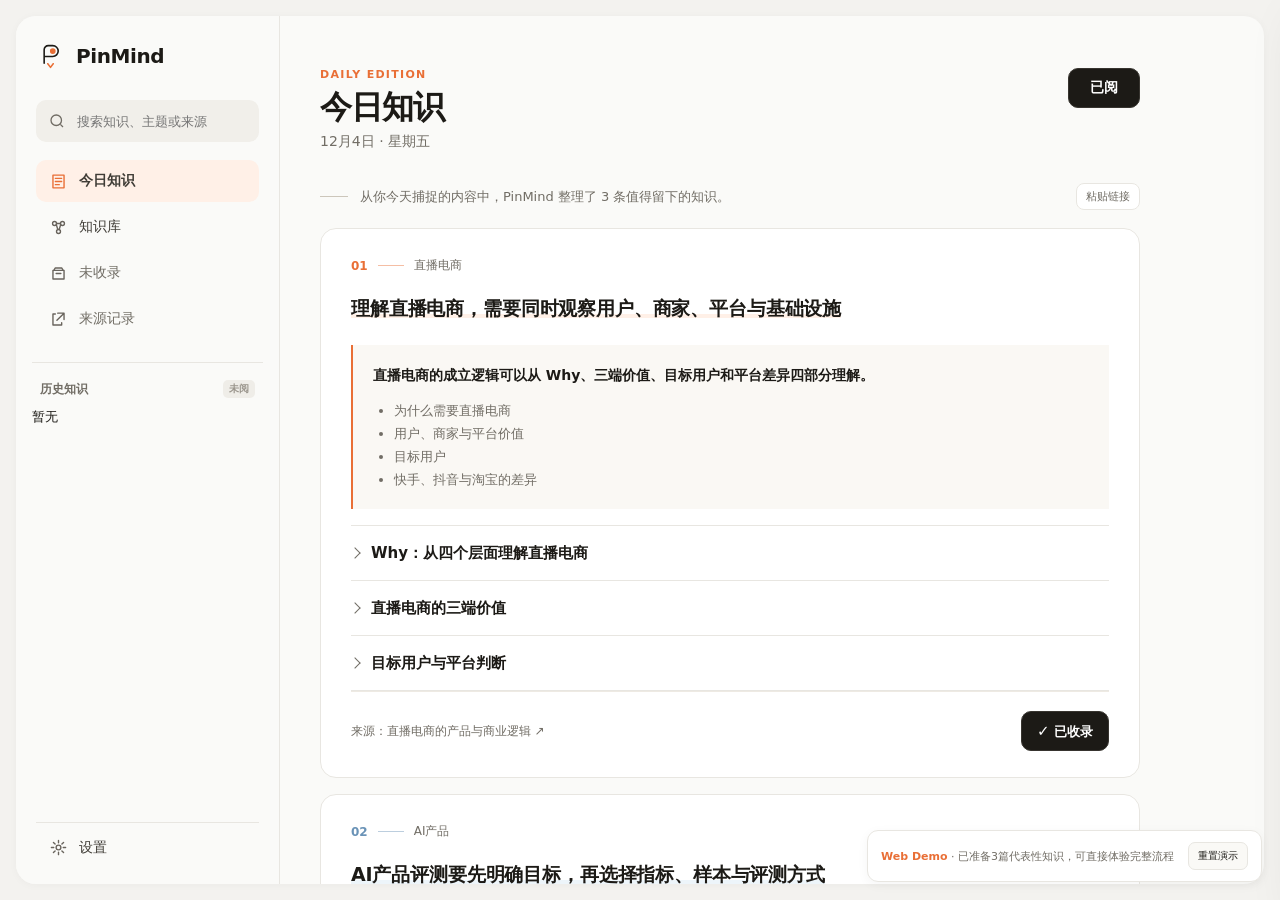
==== backend/web/index.html @ cd7cf720 "Launch interactive PinMind web demo" ====
<!doctype html>
<html lang="zh-CN">
<head>
  <meta charset="UTF-8" />
  <meta name="viewport" content="width=device-width, initial-scale=1.0, viewport-fit=cover" />
  <meta name="theme-color" content="#f4f2ed" />
  <title>PinMind · 今日知识</title>
  <link rel="stylesheet" href="styles.css" />
  <link rel="stylesheet" href="pages.css" />
</head>
<body>
  <div class="app-splash" id="appSplash" role="status" aria-label="PinMind 正在加载">
    <svg class="splash-logo" aria-hidden="true" viewBox="0 0 32 32"><path d="M9 23.5V8.5A4.5 4.5 0 0 1 13.5 4h5a6 6 0 0 1 0 12H9"/><circle cx="18.5" cy="10" r="2.3"/><path class="logo-link" d="M13 24l3 4 3-4"/></svg>
    <strong>PinMind</strong><span>正在整理你的知识</span><i></i>
  </div>
  <div class="app-shell">
    <aside class="sidebar" id="sidebar" aria-label="主导航">
      <div class="brand"><svg class="brand-logo" aria-hidden="true" viewBox="0 0 32 32"><path d="M9 23.5V8.5A4.5 4.5 0 0 1 13.5 4h5a6 6 0 0 1 0 12H9"/><circle cx="18.5" cy="10" r="2.3"/><path class="logo-link" d="M13 24l3 4 3-4"/></svg><span>PinMind</span></div>
      <label class="search">
        <svg aria-hidden="true" viewBox="0 0 24 24"><circle cx="11" cy="11" r="7"></circle><path d="m20 20-3.5-3.5"></path></svg>
        <input type="search" placeholder="搜索知识、主题或来源" />
      </label>
      <nav>
        <button class="nav-item active" data-page="today"><span class="nav-icon"><svg viewBox="0 0 24 24"><path d="M5 4h14v16H5z"/><path d="M8 8h8M8 12h8M8 16h5"/></svg></span>今日知识</button>
        <button class="nav-item" data-page="library"><span class="nav-icon"><svg viewBox="0 0 24 24"><circle cx="7" cy="7" r="2.5"/><circle cx="17" cy="7" r="2.5"/><circle cx="12" cy="17" r="2.5"/><path d="M9.2 8.3l1.9 6.3m3.7-6.3-1.9 6.3M9.5 7h5"/></svg></span>知识库</button>
        <button class="nav-item muted" data-page="uncollected"><span class="nav-icon"><svg viewBox="0 0 24 24"><path d="M5 8h14v11H5zM8 5h8l2 3H6z"/><path d="M9 12h6"/></svg></span>未收录</button>
        <button class="nav-item muted" data-page="sources"><span class="nav-icon"><svg viewBox="0 0 24 24"><path d="M8 5H5v14h11v-3"/><path d="M11 4h8v8M19 4l-9 9"/></svg></span>来源记录</button>
      </nav>
      <section class="history" aria-label="历史知识">
        <div class="history-heading"><span>历史知识</span><small>未阅</small></div>
      </section>
      <button class="nav-item settings" data-page="settings"><span class="nav-icon"><svg viewBox="0 0 24 24"><circle cx="12" cy="12" r="3"/><path d="M12 3v3m0 12v3M3 12h3m12 0h3M5.6 5.6l2.1 2.1m8.6 8.6 2.1 2.1m0-12.8-2.1 2.1m-8.6 8.6-2.1 2.1"/></svg></span>设置</button>
    </aside>

    <main>
      <div class="mobile-bar">
        <button class="icon-button" id="menuButton" aria-label="打开菜单">☰</button>
        <div class="brand compact"><svg class="brand-logo" aria-hidden="true" viewBox="0 0 32 32"><path d="M9 23.5V8.5A4.5 4.5 0 0 1 13.5 4h5a6 6 0 0 1 0 12H9"/><circle cx="18.5" cy="10" r="2.3"/><path class="logo-link" d="M13 24l3 4 3-4"/></svg><span>PinMind</span></div>
        <button class="icon-button search-trigger" id="mobileSearchButton" aria-label="搜索"><svg viewBox="0 0 24 24"><circle cx="10.5" cy="10.5" r="6.5"></circle><path d="m16 16 4.5 4.5"></path></svg></button>
      </div>
      <section class="mobile-search" id="mobileSearch" aria-hidden="true">
        <div class="mobile-search-head"><label class="search"><svg aria-hidden="true" viewBox="0 0 24 24"><circle cx="11" cy="11" r="7"></circle><path d="m20 20-3.5-3.5"></path></svg><input type="search" placeholder="搜索知识、主题或来源" /></label><button id="closeMobileSearch" aria-label="关闭搜索">×</button></div>
        <div class="mobile-search-empty">
          <div class="search-empty-icon"><span></span><i></i></div>
          <p>搜索你的知识、主题或来源</p>
        </div>
      </section>
      <div class="content" id="todayPage">
        <header class="page-header">
          <div><p class="eyebrow">DAILY EDITION</p><h1>今日知识</h1><p class="date">等待生成</p></div>
          <button class="read-button" id="readButton">已阅</button>
        </header>

        <section class="intro"><span></span><p>正在读取今天新增的链接、文字和截图。</p><button class="paste-link-button" id="pasteLinkButton">粘贴链接</button></section>
        <section class="knowledge-list" id="knowledgeList"></section>

        <section class="empty-state" id="emptyState" hidden>
          <div class="empty-graphic"><span></span><span></span><span></span></div>
          <h2>今日知识已阅</h2>
          <p>新的知识正在慢慢形成，明天见。</p>
          <button id="viewLibraryButton" data-page="library">查看知识库</button>
        </section>
      </div>
      <div class="page-host" id="pageHost" hidden></div>
    </main>
  </div>
  <div class="scrim" id="scrim"></div>
  <aside class="drawer" id="drawer" aria-hidden="true"><header><div><p>知识详情</p><h2></h2></div><button id="closeDrawer" aria-label="关闭">×</button></header><div class="drawer-body"></div></aside>
  <script src="api-client.js"></script>
  <script src="demo-data.js"></script>
  <script src="knowledge-state.js"></script>
  <script src="app.js"></script>
  <script src="pages.js"></script>
</body>
</html>
---- backend/web/styles.css ----
:root{--canvas:#edeae4;--app:#f7f6f2;--surface:#fff;--sidebar:#fbfbf9;--text:#1c1a16;--secondary:#716d65;--muted:#9b968d;--border:#e5e1d9;--strong:#ccc6bb;--orange:#e96f36;--orange-soft:#fff0e7;--blue:#6a93b7;--blue-soft:#edf5fa;--mint:#5f9b81;--mint-soft:#eaf5ef;--radius-sm:10px;--radius-md:14px;--radius-lg:18px;--shadow-xs:0 1px 2px rgba(28,26,22,.04);--shadow-sm:0 6px 18px rgba(28,26,22,.06);--shadow-md:0 18px 50px rgba(28,26,22,.1);--ease:cubic-bezier(.2,.8,.2,1)}
*{box-sizing:border-box}body{margin:0;background:var(--canvas);color:var(--text);font-family:Inter,"Microsoft YaHei",system-ui,sans-serif}.app-shell{display:grid;grid-template-columns:264px 1fr;min-height:calc(100vh - 32px);margin:16px;background:var(--app);border-radius:20px;overflow:hidden}.sidebar{position:relative;display:flex;flex-direction:column;padding:24px 20px 20px;background:var(--sidebar);border-right:1px solid var(--border)}.brand{display:flex;align-items:center;gap:11px;height:32px;font-size:20px;font-weight:750;letter-spacing:-.4px}.brand-mark{position:relative;width:27px;height:27px;display:block}.brand-mark i{position:absolute;border-radius:50%;width:10px;height:10px}.brand-mark i:nth-child(1){left:1px;top:2px;background:var(--orange)}.brand-mark i:nth-child(2){right:1px;top:2px;background:#f3bd56}.brand-mark i:nth-child(3){left:8px;bottom:1px;background:#79ad94}.brand-mark:after{content:"";position:absolute;left:6px;top:8px;width:14px;height:11px;border-left:1.5px solid #777066;border-right:1.5px solid #777066;transform:skewY(-27deg)}
.search{display:flex;align-items:center;gap:9px;height:42px;margin:28px 0 18px;padding:0 11px;background:#f1efea;border:1px solid transparent;border-radius:var(--radius-sm)}.search:focus-within{border-color:var(--strong);box-shadow:0 0 0 2px var(--orange-soft)}.search svg{width:18px;fill:none;stroke:var(--secondary);stroke-width:1.75}.search input{min-width:0;flex:1;border:0;outline:0;background:transparent;font:inherit;font-size:13px}.search kbd{padding:2px 6px;border:1px solid #d9d5cc;border-radius:5px;color:var(--muted);font-size:11px;background:#faf9f6}.sidebar nav{display:grid;gap:4px}.nav-item{display:flex;align-items:center;gap:11px;width:100%;height:42px;padding:0 12px;border:0;border-radius:10px;background:transparent;color:#403d37;font:inherit;font-size:14px;text-align:left;cursor:pointer}.nav-item span{width:18px;color:#69645d;font-size:18px;text-align:center}.nav-item.active{background:var(--orange-soft);font-weight:650}.nav-item.active span{color:var(--orange)}.nav-item.muted{color:var(--secondary)}.nav-item:hover{background:#f3f1ec}.settings{margin-top:auto}
main{min-width:0}.mobile-bar{display:none}.content{max-width:900px;padding:52px 40px 80px}.page-header{display:flex;justify-content:space-between;align-items:flex-start;margin-bottom:32px}.eyebrow{margin:0 0 6px;color:var(--orange);font-size:11px;font-weight:750;letter-spacing:1.7px}.page-header h1{margin:0;font-size:32px;line-height:40px;letter-spacing:-1px}.date{margin:6px 0 0;color:var(--secondary);font-size:14px}.read-button{min-width:52px;min-height:44px;border:0;background:transparent;color:#4c4841;font:inherit;font-size:14px;font-weight:650;cursor:pointer}.read-button:hover{text-decoration:underline}.intro{display:flex;align-items:center;gap:12px;margin-bottom:18px;color:var(--secondary);font-size:13px}.intro span{width:28px;height:1px;background:var(--strong)}.intro p{margin:0}.knowledge-list{display:grid;gap:16px;transition:opacity 180ms var(--ease)}.fade{opacity:0}
.knowledge-card{padding:28px 30px 26px;background:var(--surface);border:1px solid var(--border);border-radius:16px;box-shadow:var(--shadow-xs)}.card-index{display:flex;align-items:center;gap:10px;margin-bottom:19px}.card-index span{font-size:12px;font-weight:750}.card-index i{width:26px;height:1px;background:currentColor;opacity:.45}.card-index em{color:var(--secondary);font-size:12px;font-style:normal}.orange .card-index{color:var(--orange)}.blue .card-index{color:var(--blue)}.mint .card-index{color:var(--mint)}.knowledge-card>h2{position:relative;margin:0 0 16px;font-size:19px;line-height:30px;letter-spacing:-.15px}.knowledge-card>h2:after{content:"";position:absolute;left:0;bottom:1px;z-index:0;width:96px;height:6px;border-radius:4px;background:var(--orange-soft)}.knowledge-card>p{margin:0 0 18px;color:#48443e;font-size:15px;line-height:26px}.framework{margin:4px 0 22px;padding:17px 18px;background:#faf9f6;border-left:2px solid var(--strong);border-radius:0 10px 10px 0}.framework h3{margin:0 0 11px;font-size:14px}.framework ol{display:grid;gap:8px;margin:0;padding-left:21px;color:#504c45;font-size:14px;line-height:22px}.related{display:flex;align-items:center;gap:10px;width:100%;margin:0 0 20px;padding:10px 12px;border:0;border-left:2px solid var(--orange);border-radius:8px;background:var(--orange-soft);color:#403c36;text-align:left;cursor:pointer}.related>span:first-child{font-size:16px}.related small{display:block;margin-bottom:2px;color:var(--secondary);font-size:11px}.related:hover{filter:saturate(1.15)}.knowledge-card footer{display:flex;align-items:center;justify-content:space-between;gap:20px;padding-top:19px;border-top:1px solid #eeeae3}.knowledge-card footer a{color:var(--secondary);font-size:12px;line-height:18px;text-decoration:none}.knowledge-card footer a:hover{color:var(--text);text-decoration:underline}.toggle{flex:0 0 auto;height:40px;padding:0 15px;border:1px solid #37342f;border-radius:10px;background:#fff;color:var(--text);font:inherit;font-size:13px;font-weight:650;cursor:pointer;transition:all 140ms var(--ease)}.toggle.selected{background:var(--text);color:white}.toggle span{font-size:15px}
.empty-state{padding:100px 20px;text-align:center}.empty-graphic{position:relative;width:80px;height:64px;margin:0 auto 26px}.empty-graphic span{position:absolute;width:17px;height:17px;border:2px solid var(--orange);border-radius:50%;background:var(--orange-soft)}.empty-graphic span:nth-child(1){left:5px;top:5px}.empty-graphic span:nth-child(2){right:4px;top:12px;border-color:var(--blue);background:var(--blue-soft)}.empty-graphic span:nth-child(3){left:34px;bottom:1px;border-color:var(--mint);background:var(--mint-soft)}.empty-graphic:before,.empty-graphic:after{content:"";position:absolute;height:1px;background:#bbb5aa;transform-origin:left}.empty-graphic:before{left:20px;top:19px;width:43px;transform:rotate(8deg)}.empty-graphic:after{left:19px;top:22px;width:42px;transform:rotate(48deg)}.empty-state h2{margin:0;font-size:24px}.empty-state p{color:var(--secondary)}.empty-state button{min-height:44px;border:0;background:transparent;font:inherit;font-size:14px;text-decoration:underline;cursor:pointer}
.scrim{position:fixed;inset:0;z-index:20;background:rgba(20,19,17,.2);opacity:0;pointer-events:none;transition:opacity 220ms var(--ease)}.scrim.open{opacity:1;pointer-events:auto}.drawer{position:fixed;top:0;right:0;z-index:30;width:min(420px,100%);height:100vh;background:#fff;box-shadow:var(--shadow-md);transform:translateX(105%);transition:transform 260ms var(--ease)}.drawer.open{transform:none}.drawer header{display:flex;justify-content:space-between;gap:15px;padding:28px 26px 22px;border-bottom:1px solid var(--border)}.drawer header p{margin:0 0 6px;color:var(--orange);font-size:12px;font-weight:700}.drawer h2{margin:0;font-size:20px;line-height:30px}.drawer header button{width:40px;height:40px;border:0;border-radius:50%;background:#f3f1ed;font-size:24px;cursor:pointer}.drawer-body{padding:28px 26px;color:#48443e;font-size:15px;line-height:26px}.topic-tag{display:inline-block;padding:3px 8px;border-radius:6px;background:var(--mint-soft);color:#3f765f;font-size:12px}.drawer-lead{font-size:16px!important;color:var(--text)}.drawer-body h3{margin:28px 0 5px;font-size:14px}.source-panel{display:grid;gap:5px;margin-top:30px;padding:16px;background:#f7f5f1;border-radius:10px;color:var(--secondary);font-size:12px}.source-panel a{color:inherit;text-decoration:none}
@media(max-width:767px){body{background:var(--app)}.app-shell{display:block;min-height:100vh;margin:0;border-radius:0}.sidebar{position:fixed;top:0;bottom:0;left:0;z-index:30;width:280px;transform:translateX(-105%);transition:transform 240ms var(--ease);box-shadow:var(--shadow-md)}.sidebar.open{transform:none}.mobile-bar{display:flex;align-items:center;justify-content:space-between;height:calc(64px + env(safe-area-inset-top));padding:env(safe-area-inset-top) 15px 0;border-bottom:1px solid var(--border);background:rgba(251,251,249,.97)}.brand.compact{font-size:17px}.brand.compact .brand-mark{transform:scale(.82)}.icon-button{width:44px;height:44px;border:0;background:transparent;font-size:20px}.content{padding:30px 20px calc(56px + env(safe-area-inset-bottom))}.page-header{margin-bottom:26px}.eyebrow{display:none}.page-header h1{font-size:28px;line-height:36px}.date{font-size:13px}.intro{align-items:flex-start;line-height:20px}.intro span{margin-top:10px;flex:0 0 22px}.knowledge-card{padding:21px 20px}.knowledge-card>h2{font-size:18px;line-height:29px}.knowledge-card>p{font-size:15px;line-height:26px}.framework{padding:15px 14px}.knowledge-card footer{align-items:stretch;flex-direction:column}.toggle{width:100%;min-height:44px}.drawer{top:auto;bottom:0;height:82vh;border-radius:20px 20px 0 0;transform:translateY(105%)}.drawer.open{transform:none}.drawer header{padding:24px 20px 18px}.drawer-body{padding:22px 20px}.empty-state{padding-top:70px}}
@media(prefers-reduced-motion:reduce){*,*:before,*:after{scroll-behavior:auto!important;transition:none!important}}

/* Homepage refinement: floating shell, explicit read action, unread history */
.app-shell{height:calc(100vh - 32px);min-height:0}
.sidebar{position:sticky;top:16px;height:calc(100vh - 32px);overflow:hidden}
main{height:100%;overflow-y:auto}
.history{min-height:0;margin:22px -4px 12px;padding-top:17px;border-top:1px solid var(--border);overflow-y:auto}
.history-heading{display:flex;align-items:center;justify-content:space-between;padding:0 8px 8px;color:var(--secondary);font-size:12px;font-weight:700}
.history-heading small{padding:2px 6px;border-radius:5px;background:#efede8;color:var(--muted);font-size:10px;font-weight:600}
.history-item{display:grid;grid-template-columns:8px 1fr;gap:9px;width:100%;padding:10px 8px;border:0;border-radius:10px;background:transparent;text-align:left;cursor:pointer}
.history-item:hover,.history-item.current{background:#f3f1ec}
.history-dot{width:7px;height:7px;margin-top:5px;border-radius:50%;background:var(--orange)}
.blue-dot{background:var(--blue)}.mint-dot{background:var(--mint)}
.history-item time,.history-item strong,.history-item em{display:block}
.history-item time{margin-bottom:3px;color:var(--muted);font-size:10px}
.history-item strong{display:-webkit-box;overflow:hidden;color:#4b4740;font-size:12px;line-height:18px;font-weight:600;-webkit-box-orient:vertical;-webkit-line-clamp:2}
.history-item em{margin-top:3px;color:var(--muted);font-size:10px;font-style:normal}
.settings{flex:0 0 auto;margin-top:auto;border-top:1px solid var(--border);border-radius:0;padding-top:8px}
.read-button{min-width:72px;min-height:40px;padding:0 18px;border:1px solid #37342f;border-radius:10px;background:var(--text);color:#fff;transition:background 140ms var(--ease),transform 140ms var(--ease)}
.read-button:hover{background:#34312c;text-decoration:none;transform:translateY(-1px)}
@media(max-width:767px){.app-shell{height:100vh;min-height:0}.sidebar{position:fixed;top:0;bottom:0;left:0;height:100vh}.mobile-bar{position:sticky;top:0;z-index:10}main{height:100vh}.read-button{min-width:68px;min-height:40px;padding:0 14px}}

.read-button.is-read,.read-button.is-read:hover{border-color:#d2cec6;background:#dedbd4;color:#817c73;transform:none;cursor:default}

.app-splash{position:fixed;inset:0;z-index:100;display:flex;align-items:center;justify-content:center;flex-direction:column;background:#fafaf8;color:#1c1a16;transition:opacity 260ms ease,visibility 260ms ease}.app-splash.hidden{opacity:0;visibility:hidden;pointer-events:none}.splash-logo{width:58px;height:58px;margin-bottom:18px;fill:none;stroke:#292621;stroke-width:2.2;stroke-linecap:round;stroke-linejoin:round}.splash-logo circle{fill:#e9783e;stroke:none}.splash-logo .logo-link{stroke:#e9783e}.app-splash strong{font-size:26px;letter-spacing:-.6px}.app-splash span{margin-top:8px;color:#8b867d;font-size:13px}.app-splash i{width:56px;height:2px;margin-top:24px;overflow:hidden;border-radius:2px;background:#e5e1d9}.app-splash i:after{content:"";display:block;width:40%;height:100%;background:#e9783e;animation:splash-progress 850ms ease-in-out infinite alternate}@keyframes splash-progress{from{transform:translateX(0)}to{transform:translateX(85px)}}
.paste-link-button{margin-left:auto;padding:5px 9px;border:1px solid var(--border);border-radius:8px;background:#fff;color:var(--secondary);font:inherit;font-size:11px;cursor:pointer}.clipboard-prompt{position:fixed;right:24px;bottom:24px;z-index:45;width:min(360px,calc(100% - 32px));padding:18px;border:1px solid var(--border);border-radius:14px;background:#fff;box-shadow:var(--shadow-md)}.clipboard-prompt strong,.clipboard-prompt small{display:block}.clipboard-prompt strong{margin-bottom:6px;font-size:14px}.clipboard-prompt small{overflow:hidden;margin-bottom:14px;color:var(--muted);text-overflow:ellipsis;white-space:nowrap}.clipboard-actions{display:flex;justify-content:flex-end;gap:8px}.clipboard-actions button{min-height:36px;padding:0 13px;border:1px solid var(--border);border-radius:8px;background:#fff;font:inherit;font-size:12px}.clipboard-actions .save-clipboard{border-color:var(--text);background:var(--text);color:#fff}@media(max-width:767px){.paste-link-button{flex:0 0 auto}.clipboard-prompt{right:16px;bottom:18px}}
.demo-banner{position:fixed;right:18px;bottom:18px;z-index:60;display:flex;align-items:center;gap:14px;padding:11px 13px;border:1px solid var(--border);border-radius:11px;background:#fff;color:var(--secondary);box-shadow:var(--shadow-sm);font-size:11px}.demo-banner strong{color:var(--orange)}.demo-banner button{padding:6px 9px;border:1px solid var(--border);border-radius:7px;background:#faf9f6;color:var(--text);font:inherit;font-size:10px;cursor:pointer}@media(max-width:767px){.demo-banner{left:12px;right:12px;bottom:12px;justify-content:space-between}.demo-banner span{max-width:72%;line-height:17px}}
---- backend/web/pages.css ----
.page-host{max-width:1180px;padding:52px 40px 80px}.sub-header{display:flex;align-items:flex-start;justify-content:space-between;gap:24px;margin-bottom:32px}.sub-header h1{margin:0;font-size:32px;line-height:40px}.sub-header p:not(.eyebrow){margin:6px 0 0;color:var(--secondary);font-size:14px}.filters{display:flex;gap:8px}.filters button,.search-tabs button{min-height:40px;padding:0 14px;border:1px solid var(--border);border-radius:10px;background:#fff;color:#4d4942;font:inherit;font-size:13px;cursor:pointer}.cluster{margin-bottom:20px;padding:24px;border-radius:20px}.orange-cluster{background:#fbede5}.blue-cluster{background:#eaf2f7}.cluster-title{display:flex;align-items:center;justify-content:space-between;margin-bottom:18px;font-weight:700}.cluster-title small{color:var(--secondary);font-size:11px;font-weight:500}.cluster-map{position:relative;display:grid;grid-template-columns:1.2fr 1fr 1fr;grid-template-rows:auto auto;gap:14px;min-height:210px}.node{position:relative;z-index:2;padding:16px;border:1px solid rgba(121,99,76,.17);border-radius:12px;background:#fff;color:var(--text);font:inherit;font-size:14px;line-height:21px;font-weight:650;text-align:left;box-shadow:var(--shadow-xs);cursor:pointer}.node small{display:block;margin-top:9px;color:var(--muted);font-size:10px;font-weight:500}.core-node{grid-row:1/3;font-size:16px;line-height:25px}.line{position:absolute;z-index:1;height:1px;background:rgba(121,99,76,.28);transform-origin:left}.l1{left:31%;top:34%;width:17%;transform:rotate(-6deg)}.l2{left:31%;top:63%;width:50%;transform:rotate(4deg)}.quiet-list{display:grid;gap:12px}.quiet-list article{display:flex;align-items:center;justify-content:space-between;gap:24px;padding:22px 24px;border:1px solid var(--border);border-radius:14px;background:#fcfbf9}.quiet-list h2{margin:7px 0;font-size:16px;line-height:25px}.quiet-list p{margin:0;color:var(--secondary);font-size:12px}.soft-tag{padding:3px 7px;border-radius:6px;background:#efede8;color:var(--secondary);font-size:11px}.row-actions{display:flex;gap:6px}.row-actions button{min-height:36px;border:0;background:transparent;color:var(--secondary);font:inherit;font-size:12px;cursor:pointer}.row-actions .collect-small{padding:0 11px;border:1px solid var(--strong);border-radius:8px;background:#fff;color:var(--text);font-weight:650}.row-actions .danger{color:#a75d52}.source-table{overflow:hidden;border:1px solid var(--border);border-radius:14px;background:#fff}.source-head,.source-row{display:grid;grid-template-columns:minmax(270px,1fr) 120px 110px 60px;align-items:center;gap:16px}.source-head{padding:12px 18px;background:#f5f3ef;color:var(--muted);font-size:11px}.source-row{position:relative;width:100%;min-height:76px;padding:12px 18px 12px 66px;border:0;border-top:1px solid var(--border);background:#fff;color:var(--text);font:inherit;text-align:left;cursor:pointer}.source-row:hover{background:#fcfbf8}.source-row>span strong,.source-row>span small{display:block}.source-row>span strong{font-size:13px}.source-row>span small,.source-row time{margin-top:4px;color:var(--muted);font-size:11px}.source-icon{position:absolute;left:18px;display:grid;place-items:center;width:34px;height:34px;border-radius:8px;background:var(--blue-soft);color:var(--blue);font-size:13px;font-style:normal}.text-icon{background:var(--orange-soft);color:var(--orange)}.shot-icon{background:var(--mint-soft);color:var(--mint)}.source-row em{font-size:11px;font-style:normal}.source-row .ok{color:#4b8a6e}.source-row .working{color:#668ba9}.source-row .warn{color:#b2763e}.source-row b{font-size:12px}.settings-group{max-width:680px;margin-bottom:18px;padding:8px 22px;border:1px solid var(--border);border-radius:14px;background:#fff}.settings-group h2{margin:12px 0 4px;font-size:13px}.settings-group label,.setting-row{display:flex;align-items:center;justify-content:space-between;width:100%;min-height:72px;padding:13px 0;border:0;border-top:1px solid var(--border);background:transparent;text-align:left}.settings-group strong,.settings-group small{display:block}.settings-group strong{font-size:14px}.settings-group small{margin-top:4px;color:var(--muted);font-size:11px;font-weight:400}.settings-group input[type=time]{padding:8px;border:1px solid var(--border);border-radius:8px;background:#faf9f6}.switch{width:40px;height:22px;accent-color:var(--text)}.setting-row{font:inherit;cursor:pointer}.setting-row b{color:var(--secondary);font-size:13px}.danger-zone strong,.danger-zone b{color:#a75d52}.version{max-width:680px;color:var(--muted);font-size:11px;text-align:center}.search-tabs{display:flex;gap:4px;margin-bottom:18px;border-bottom:1px solid var(--border)}.search-tabs button{border:0;border-radius:0;background:transparent}.search-tabs button.active{border-bottom:2px solid var(--orange);color:var(--text);font-weight:700}.result-list{display:grid;gap:12px;max-width:820px}.result-list article{padding:22px 24px;border:1px solid var(--border);border-radius:14px;background:#fff}.result-list article>span{color:var(--orange);font-size:11px;font-weight:700}.result-list h2{margin:8px 0;font-size:17px;line-height:27px}.result-list p{color:#555149;font-size:14px;line-height:23px}.result-list small{color:var(--muted)}mark{padding:0 2px;background:#ffe2ca;color:inherit}
@media(max-width:767px){.page-host{padding:30px 20px 56px}.sub-header{display:block}.sub-header h1{font-size:28px}.filters{margin-top:18px;overflow-x:auto}.cluster{padding:18px}.cluster-map{display:flex;flex-direction:column;min-height:0}.line{display:none}.node:not(.core-node){margin-left:16px}.quiet-list article{align-items:flex-start;flex-direction:column}.row-actions{flex-wrap:wrap}.source-head{display:none}.source-row{grid-template-columns:1fr auto;padding:14px 14px 14px 62px}.source-row time,.source-row b{display:none}.source-row em{text-align:right}.settings-group{padding:6px 16px}}
.capture-button{border-color:var(--text)!important;background:var(--text)!important;color:#fff!important}.collect-small.done{background:var(--text)!important;color:#fff!important}.capture-sheet{position:fixed;left:50%;bottom:0;z-index:40;width:min(430px,100%);padding:10px 28px 32px;border-radius:24px 24px 0 0;background:#fff;box-shadow:var(--shadow-md);text-align:center;transform:translate(-50%,105%);transition:transform 260ms var(--ease)}.capture-sheet.open{transform:translate(-50%,0)}.sheet-handle{width:40px;height:4px;margin:0 auto 24px;border-radius:4px;background:#d7d3cc}.capture-success{display:grid;place-items:center;width:44px;height:44px;margin:0 auto 14px;border-radius:50%;background:var(--mint-soft);color:var(--mint);font-size:20px}.capture-sheet h2{margin:0;font-size:21px}.capture-sheet p{margin:7px 0 24px;color:var(--secondary);font-size:14px}.star-button{width:100%;min-height:46px;border:1px solid var(--border);border-radius:10px;background:#fff;color:var(--text);font:inherit;font-size:14px;font-weight:650}.star-button.selected{border-color:#efc36f;background:#fff7df;color:#8a6223}.capture-sheet small{display:block;margin-top:15px;color:var(--muted);font-size:10px}
.library-tools{display:flex;align-items:center;gap:12px}.view-switch{display:flex;padding:3px;border:1px solid var(--border);border-radius:10px;background:#eeece7}.view-switch button{min-height:34px;padding:0 13px;border:0;border-radius:7px;background:transparent;color:var(--secondary);font:inherit;font-size:12px;cursor:pointer}.view-switch button.active{background:#fff;color:var(--text);font-weight:700;box-shadow:var(--shadow-xs)}.board-note,.graph-toolbar{display:flex;align-items:center;justify-content:space-between;margin-bottom:14px;color:var(--muted);font-size:11px}.draggable-board{display:grid;grid-template-columns:repeat(3,minmax(0,1fr));gap:12px}.knowledge-module{position:relative;min-height:144px;padding:18px 36px 16px 17px;border:1px solid rgba(82,75,66,.14);border-radius:12px;background:#fff;box-shadow:var(--shadow-xs);cursor:grab;transition:opacity 160ms var(--ease),transform 160ms var(--ease),box-shadow 160ms var(--ease)}.knowledge-module:hover{box-shadow:var(--shadow-sm);transform:translateY(-1px)}.knowledge-module.featured{grid-row:span 2;min-height:204px}.knowledge-module.dragging{opacity:.45;transform:scale(.98)}.knowledge-module.removing{opacity:0;transform:scale(.94)}.knowledge-module>span{color:var(--orange);font-size:10px;font-weight:700}.knowledge-module h3{margin:9px 0;font-size:14px;line-height:22px}.knowledge-module.featured h3{font-size:17px;line-height:27px}.knowledge-module small{color:var(--muted);font-size:10px}.module-delete{position:absolute;top:9px;right:9px;width:28px;height:28px;border:0;border-radius:7px;background:transparent;color:var(--muted);font-size:18px;cursor:pointer}.module-delete:hover{background:#f6e9e6;color:#a75d52}.graph-view{min-height:580px}.graph-toolbar button{border:0;background:transparent;color:var(--secondary);font:inherit;font-size:11px;text-decoration:underline;cursor:pointer}.graph-canvas{position:relative;height:540px;overflow:hidden;border:1px solid var(--border);border-radius:18px;background-color:#faf9f6;background-image:radial-gradient(#d6d2ca 1px,transparent 1px);background-size:22px 22px}.graph-canvas svg{position:absolute;inset:0;width:100%;height:100%;pointer-events:none}.graph-canvas line{stroke:#bdb7ad;stroke-width:1.2;stroke-dasharray:4 5}.graph-node{position:absolute;z-index:2;max-width:160px;padding:10px 14px;border:1px solid #c9c4ba;border-radius:10px;background:#fff;color:var(--text);font:inherit;font-size:12px;font-weight:650;box-shadow:var(--shadow-sm);cursor:grab;transform:translate(-50%,-50%);touch-action:none}.graph-node small{display:block;margin-top:3px;color:var(--muted);font-size:9px}.graph-node.hub{padding:16px 22px;border-color:var(--text);background:var(--text);color:#fff;font-size:15px}.orange-node{border-color:#e7a17e;background:var(--orange-soft)}.blue-node{border-color:#9db9ce;background:var(--blue-soft)}.mint-node{border-color:#9fc4b3;background:var(--mint-soft)}.peach-node{border-color:#deb2a7;background:#faece8}.leaf{font-size:11px}
@media(max-width:767px){.library-tools{align-items:flex-start;flex-direction:column;margin-top:18px}.draggable-board{display:flex;flex-direction:column}.knowledge-module,.knowledge-module.featured{min-height:0}.graph-canvas{height:520px}.graph-node{max-width:125px}.board-note{line-height:18px}}
/* Refined brand and semantic navigation icons */
.brand-logo{width:29px;height:29px;overflow:visible;fill:none;stroke:var(--text);stroke-width:1.75;stroke-linecap:round;stroke-linejoin:round}.brand-logo circle{fill:var(--orange);stroke:var(--orange)}.brand-logo .logo-link{stroke:var(--orange)}.nav-icon{display:grid!important;place-items:center;width:20px!important;height:20px}.nav-icon svg{width:19px;height:19px;fill:none;stroke:currentColor;stroke-width:1.75;stroke-linecap:round;stroke-linejoin:round}.nav-item.active .nav-icon svg{stroke:var(--orange)}.brand.compact .brand-logo{width:25px;height:25px}
.filter-control{position:relative}.filter-menu{position:absolute;top:46px;right:0;z-index:12;display:none;min-width:150px;padding:5px;border:1px solid var(--border);border-radius:10px;background:#fff;box-shadow:var(--shadow-sm)}.filter-menu.open{display:grid}.filter-menu button{width:100%;min-height:36px;border:0;background:transparent;text-align:left}.filter-menu button:hover{background:#f4f2ee}.hierarchy-shell{display:grid;grid-template-columns:230px 1fr;min-height:520px;overflow:hidden;border:1px solid var(--border);border-radius:16px;background:#fff}.tree-panel{display:flex;flex-direction:column;padding:14px 10px;border-right:1px solid var(--border);background:#f8f7f4}.tree-panel button{min-height:38px;padding:0 10px;border:0;border-radius:8px;background:transparent;color:#555149;font:inherit;font-size:12px;text-align:left;cursor:pointer}.tree-panel button:hover,.tree-panel button.active{background:#ece9e3;color:var(--text);font-weight:650}.tree-leaf{padding-left:28px!important}.hierarchy-content{padding:28px 32px}.breadcrumb{color:var(--muted);font-size:11px}.breadcrumb span{padding:0 7px}.hierarchy-content h2{margin:24px 0 6px;font-size:25px}.hierarchy-intro{margin:0 0 28px;color:var(--secondary);font-size:13px}.hierarchy-list{display:grid;border-top:1px solid var(--border)}.hierarchy-list button{display:grid;grid-template-columns:36px 1fr 16px;align-items:center;gap:12px;min-height:72px;padding:12px 6px;border:0;border-bottom:1px solid var(--border);background:#fff;color:var(--text);font:inherit;text-align:left;cursor:pointer}.hierarchy-list button:hover{background:#faf9f6}.hierarchy-list strong,.hierarchy-list small{display:block}.hierarchy-list strong{font-size:13px}.hierarchy-list small{margin-top:5px;color:var(--muted);font-size:10px;font-weight:400}.hierarchy-list em{color:var(--muted);font-size:18px;font-style:normal}.doc-icon{display:grid;place-items:center;width:34px;height:34px;border-radius:8px;background:var(--orange-soft);color:var(--orange);font-size:11px;font-weight:700}.mint-doc{background:var(--mint-soft);color:var(--mint)}.blue-doc{background:var(--blue-soft);color:var(--blue)}
@media(max-width:767px){.hierarchy-shell{display:block}.tree-panel{border-right:0;border-bottom:1px solid var(--border)}.tree-panel .tree-leaf,.tree-panel .tree-branch:not(:nth-child(2)){display:none}.hierarchy-content{padding:22px 18px}.library-tools .filters{overflow:visible}.filter-menu{right:auto;left:0}}
/* Lightweight editorial UI */
:root{--canvas:#f3f2ef;--app:#fafaf8;--border:#e8e6e1;--shadow-xs:none;--shadow-sm:0 3px 12px rgba(28,26,22,.045)}.app-shell{box-shadow:0 1px 8px rgba(28,26,22,.035)}.sidebar{background:#fafaf8}.knowledge-card,.source-table,.settings-group,.result-list article{box-shadow:none}.cluster{background:#f7f6f3!important;border:1px solid var(--border)}.knowledge-module{box-shadow:none}.knowledge-module:hover{box-shadow:var(--shadow-sm)}.eyebrow{letter-spacing:1.3px}.intro{justify-content:flex-start}.intro #dailyStatus{margin-left:auto;color:var(--muted);font-size:11px}.markdown-document{max-width:820px;padding:42px 50px;border:1px solid var(--border);border-radius:12px;background:#fff;color:#24211d}.markdown-document header{display:flex;align-items:center;justify-content:space-between;padding-bottom:18px;border-bottom:1px solid var(--border);color:var(--muted);font-size:11px}.markdown-document header button{border:0;background:transparent;color:var(--secondary);font:inherit;text-decoration:underline;cursor:pointer}.markdown-document h1{margin:34px 0 20px;font-size:30px;line-height:40px}.markdown-document h2{margin:34px 0 14px;font-size:20px}.markdown-document p,.markdown-document li{font-size:15px;line-height:28px}.markdown-document ol,.markdown-document ul{padding-left:26px}.markdown-document li{padding-left:3px;margin:5px 0}.markdown-document li::marker{color:#aaa59c}.markdown-document blockquote{margin:28px 0;padding:12px 18px;border-left:2px solid var(--orange);background:#faf9f6;color:#565149;font-size:14px;line-height:25px}.markdown-document a,.uncollected-card>a{color:var(--secondary);font-size:12px;text-decoration:none}.markdown-document a:hover,.uncollected-card>a:hover{color:var(--text);text-decoration:underline}.uncollected-full-list{display:grid;gap:14px;max-width:820px}.uncollected-card{padding:28px 30px;border:1px solid var(--border);border-radius:14px;background:#fff}.uncollected-meta{display:flex;align-items:center;justify-content:space-between;color:var(--muted);font-size:11px}.uncollected-meta span{color:var(--secondary);font-weight:650}.uncollected-card h2{margin:13px 0 10px;font-size:18px;line-height:29px}.uncollected-card>p{color:#4f4b44;font-size:14px;line-height:25px}.mini-framework{margin:18px 0;padding:15px 18px;border-left:2px solid #cfcbc3;background:#faf9f6}.mini-framework h3{margin:0 0 7px;font-size:13px}.mini-framework ul{margin:0;padding-left:20px;color:#565149;font-size:13px;line-height:23px}.uncollected-card .row-actions{justify-content:flex-end;margin-top:20px;padding-top:16px;border-top:1px solid var(--border)}
@media(max-width:767px){.markdown-document{padding:28px 20px}.markdown-document h1{font-size:26px}.intro #dailyStatus{display:none}.uncollected-card{padding:22px 20px}}
.source-row .failed{color:#a75d52}.confirm-dialog{position:fixed;left:50%;top:50%;z-index:50;width:min(380px,calc(100% - 40px));padding:26px;border:1px solid var(--border);border-radius:14px;background:#fff;box-shadow:var(--shadow-md);opacity:0;transform:translate(-50%,-46%) scale(.98);transition:opacity 160ms var(--ease),transform 160ms var(--ease)}.confirm-dialog.open{opacity:1;transform:translate(-50%,-50%) scale(1)}.confirm-dialog h2{margin:0 0 8px;font-size:18px}.confirm-dialog p{margin:0;color:var(--secondary);font-size:13px;line-height:21px}.confirm-dialog>div{display:flex;justify-content:flex-end;gap:8px;margin-top:24px}.confirm-dialog button{min-height:38px;padding:0 14px;border:1px solid var(--border);border-radius:9px;background:#fff;font:inherit;font-size:13px;cursor:pointer}.confirm-dialog .confirm-delete{border-color:#a75d52;background:#a75d52;color:#fff}.graph-canvas{overscroll-behavior:contain}
.api-settings input[type=url]{width:min(310px,52vw);padding:9px 11px;border:1px solid var(--border);border-radius:8px;background:#faf9f6;font:inherit;font-size:12px}.api-actions{display:flex;align-items:center;gap:8px;padding:14px 0;border-top:1px solid var(--border)}.api-actions button{min-height:36px;padding:0 12px;border:1px solid var(--border);border-radius:8px;background:#fff;font:inherit;font-size:12px;cursor:pointer}.api-actions span{margin-left:auto;color:var(--muted);font-size:11px}.api-actions .ok{color:var(--mint)}.api-actions .warn{color:#a87337}.api-actions .error{color:#a75d52}@media(max-width:767px){.api-settings label{align-items:flex-start;flex-direction:column}.api-settings input[type=url]{width:100%;margin-top:10px}.api-actions{flex-wrap:wrap}.api-actions span{width:100%;margin:4px 0 0}}
.knowledge-card>h2{display:inline;background:linear-gradient(transparent 76%,var(--orange-soft) 76%,var(--orange-soft) 96%,transparent 96%);-webkit-box-decoration-break:clone;box-decoration-break:clone}
.knowledge-card>h2:after{display:none}
.knowledge-card>h2+p{margin-top:16px}
.knowledge-card.blue>h2{background-image:linear-gradient(transparent 76%,var(--blue-soft) 76%,var(--blue-soft) 96%,transparent 96%)}.knowledge-card.mint>h2{background-image:linear-gradient(transparent 76%,var(--mint-soft) 76%,var(--mint-soft) 96%,transparent 96%)}
[data-filter-toggle],[data-source-filter-toggle]{position:relative;min-width:112px;padding-right:34px!important;text-align:left}
[data-filter-toggle]:after,[data-source-filter-toggle]:after{content:'⌄';position:absolute;right:12px;top:50%;line-height:1;transform:translateY(-55%)}
.filter-control .filter-menu{top:calc(100% + 6px);left:0;right:auto;width:max-content;min-width:100%;padding:6px;border-color:#dedad2;border-radius:10px;box-shadow:0 8px 22px rgba(28,26,22,.1)}
.filter-control .filter-menu button{display:flex;align-items:center;min-width:100%;padding:0 12px;white-space:nowrap}
.filter-control .filter-menu button+button{margin-top:2px}
[data-filter-toggle]:after,[data-source-filter-toggle]:after{content:'';width:7px;height:7px;border-right:2px solid #69645d;border-bottom:2px solid #69645d;transform:translateY(-70%) rotate(45deg)}
.mobile-search{display:none}.search-trigger svg{width:28px;height:28px;fill:none;stroke:currentColor;stroke-width:1.9;stroke-linecap:round}
.mobile-search-head{display:flex;align-items:center;gap:12px}.mobile-search-head .search{flex:1;margin:0}.mobile-search-head>button{width:44px;height:44px;border:0;background:transparent;color:var(--secondary);font-size:34px;font-weight:300}.mobile-search-empty{display:grid;place-items:center;align-content:center;gap:24px;flex:1;color:var(--muted);font-size:15px}.search-empty-icon{position:relative;width:72px;height:82px;border-radius:7px;background:#eceef0}.search-empty-icon span{position:absolute;left:17px;top:23px;width:35px;height:4px;border-radius:4px;background:#d5d8db;box-shadow:0 12px #d5d8db}.search-empty-icon i{position:absolute;right:-17px;bottom:2px;width:38px;height:38px;border:6px solid #b9bdc1;border-radius:50%}.search-empty-icon i:after{content:'';position:absolute;right:-15px;bottom:-10px;width:22px;height:6px;border-radius:4px;background:#b9bdc1;transform:rotate(45deg)}
@media(max-width:767px){.source-filters{overflow:visible!important;position:relative;z-index:20}.source-filters .filter-control{flex:1;min-width:0}.source-filters [data-source-filter-toggle]{width:100%}.source-filters .filter-menu{z-index:30}}
.source-row[hidden]{display:none!important}
.source-state{padding:44px 20px;color:var(--muted);font-size:13px;text-align:center}.source-state button{display:block;margin:14px auto 0;padding:8px 13px;border:1px solid var(--border);border-radius:8px;background:#fff;color:var(--secondary);font:inherit}.source-error{color:#a75d52}
@media(max-width:767px){.source-state{padding:56px 18px;line-height:22px}}
@media(max-width:767px){.sidebar>.search{display:none}.sidebar nav{margin-top:24px}.search-trigger{display:grid;place-items:center}.mobile-search{position:fixed;inset:0;z-index:45;flex-direction:column;padding:22px 16px 28px;background:#fbfbfa}.mobile-search.open{display:flex}.mobile-search-head .search{display:flex;height:48px;padding:0 14px;background:#f0f1f2;border-radius:11px}.mobile-search-head .search svg{width:24px;height:24px}.mobile-search-head input{font-size:16px}.mobile-search-empty p{margin:0}}
[data-filter-toggle]:hover:after,[data-source-filter-toggle]:hover:after{border-color:var(--text)}

.graph-toolbar>div{display:flex;gap:10px}.graph-node{display:flex;align-items:center;gap:7px;user-select:none}.graph-node>span{display:block;overflow:hidden;max-width:130px;text-overflow:ellipsis}.graph-node-delete{flex:0 0 auto;width:22px;height:22px;padding:0;border:0;border-radius:6px;background:transparent;color:var(--muted);font-size:16px;line-height:20px;cursor:pointer}.graph-node-delete:hover{background:#f6e9e6;color:#a75d52}.graph-node.connect-start{outline:2px solid var(--orange);outline-offset:3px}.graph-empty{display:grid;place-items:center;height:100%;padding:30px;color:var(--muted);font-size:13px;text-align:center}.markdown-output section+section{margin-top:42px;padding-top:30px;border-top:1px solid var(--border)}
.note-overview{margin:22px 0 16px;padding:18px 20px;border-left:2px solid var(--orange);background:#faf8f4}.note-overview strong{font-size:14px;line-height:24px}.note-overview ul{margin:12px 0 0;padding-left:21px;color:var(--secondary);font-size:13px;line-height:23px}.knowledge-outline{margin-top:10px;border-top:1px solid var(--border)}.knowledge-outline details{border-bottom:1px solid var(--border)}.knowledge-outline summary{display:flex;align-items:center;min-height:54px;cursor:pointer;list-style:none}.knowledge-outline summary::-webkit-details-marker{display:none}.knowledge-outline summary:before{content:'';width:7px;height:7px;margin-right:12px;border-right:1.5px solid var(--secondary);border-bottom:1.5px solid var(--secondary);transform:rotate(-45deg);transition:transform 150ms var(--ease)}.knowledge-outline details[open]>summary:before{transform:rotate(45deg)}.knowledge-outline summary span{font-size:15px;font-weight:700}.knowledge-outline details>div{padding:0 8px 18px 20px;color:#4f4b44;font-size:14px;line-height:25px}.knowledge-outline details>div p{margin:0 0 10px}.knowledge-outline details>div ul{margin:0;padding-left:21px}.knowledge-outline .outline-level-2{margin-left:22px}.knowledge-outline .outline-level-2 summary span{font-size:14px}.knowledge-outline .outline-level-3{margin-left:44px}.knowledge-outline .outline-level-3 summary span{font-size:13px;font-weight:650}@media(max-width:767px){.note-overview{padding:16px}.knowledge-outline .outline-level-2{margin-left:14px}.knowledge-outline .outline-level-3{margin-left:28px}}

/* Knowledge note directory */
.notes-layout{display:grid;grid-template-columns:230px minmax(0,820px);align-items:start;gap:18px}.note-toc{position:sticky;top:24px;max-height:calc(100vh - 48px);overflow:auto;padding:18px 12px;border:1px solid var(--border);border-radius:12px;background:#fff}.note-toc>strong{display:block;padding:0 8px 12px;color:var(--text);font-size:13px}.toc-item{padding:8px 0;border-top:1px solid var(--border)}.toc-item button{display:flex;width:100%;gap:8px;padding:7px 8px;border:0;border-radius:7px;background:transparent;color:var(--secondary);font:inherit;font-size:11px;line-height:18px;text-align:left;cursor:pointer}.toc-item button:hover{background:#f5f3ef;color:var(--text)}.toc-item>button{color:var(--text);font-weight:650}.toc-item>button span{color:var(--orange);font-size:9px}.toc-item>div button{padding-top:4px;padding-bottom:4px}.toc-level-2{padding-left:18px!important}.toc-level-3{padding-left:28px!important;color:var(--muted)!important}.markdown-note{padding-bottom:38px;border-bottom:1px solid var(--border);scroll-margin-top:24px}.markdown-note:last-child{border-bottom:0}.markdown-note h3{margin:26px 0 10px;font-size:17px}.markdown-note h4{margin:22px 0 8px;font-size:15px}.note-meta{display:flex;justify-content:space-between;color:var(--muted);font-size:10px}.note-meta span{color:var(--orange);font-weight:650}.markdown-note [id]{scroll-margin-top:24px}
@media(max-width:767px){.notes-layout{display:block}.note-toc{position:relative;top:auto;display:flex;max-height:none;margin-bottom:14px;overflow-x:auto;padding:12px}.note-toc>strong{min-width:max-content;padding:8px 12px}.note-toc nav{display:flex}.toc-item{min-width:190px;border-top:0;border-left:1px solid var(--border)}.toc-item>div{display:none}.markdown-note{scroll-margin-top:12px}}
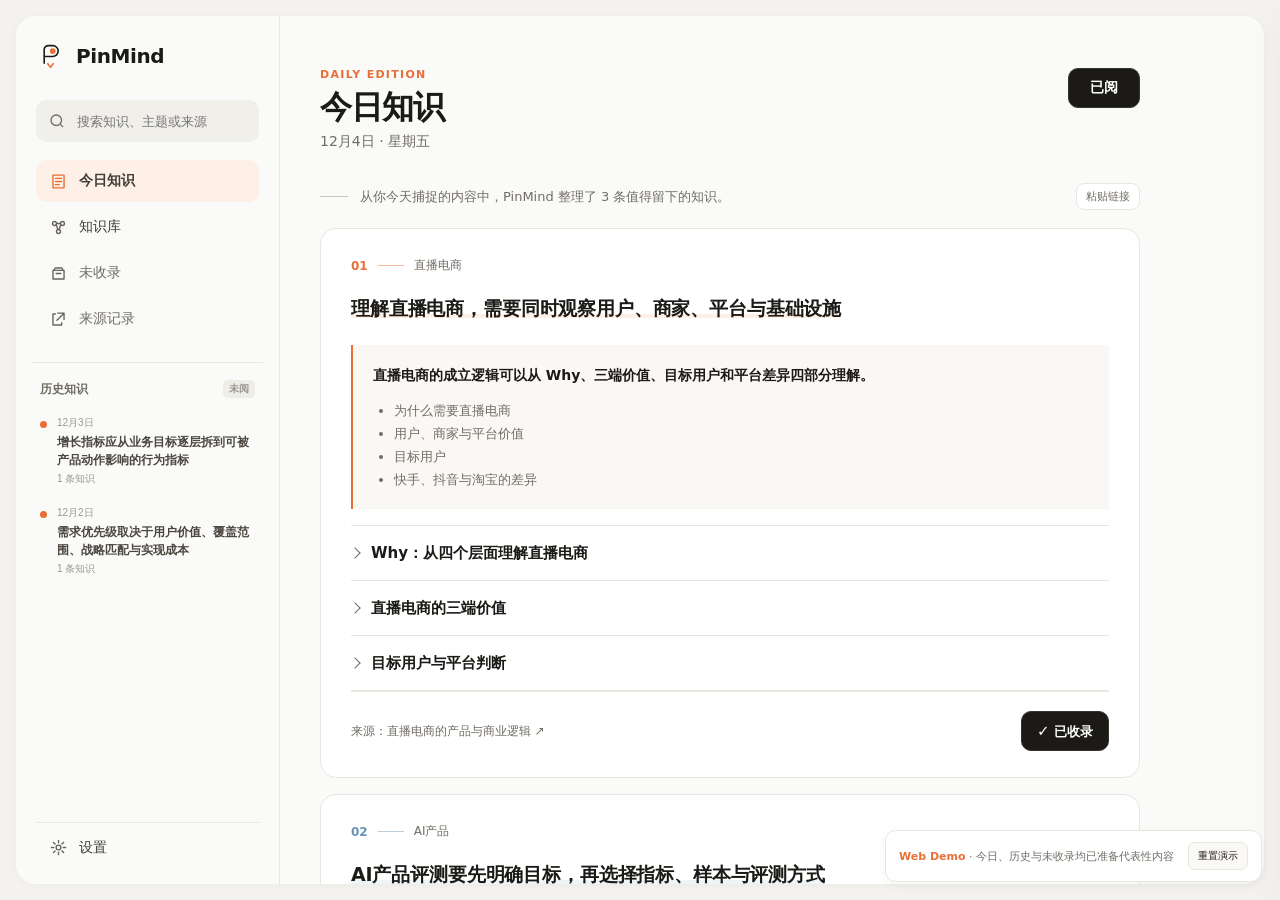
==== commit 4e7fc0db: "Fix scheduled digest lifecycle across midnight" ====
--- a/backend/web/index.html
+++ b/backend/web/index.html
@@ -66,9 +66,9 @@
   </div>
   <div class="scrim" id="scrim"></div>
   <aside class="drawer" id="drawer" aria-hidden="true"><header><div><p>知识详情</p><h2></h2></div><button id="closeDrawer" aria-label="关闭">×</button></header><div class="drawer-body"></div></aside>
+  <script src="knowledge-state.js"></script>
   <script src="api-client.js"></script>
   <script src="demo-data.js"></script>
-  <script src="knowledge-state.js"></script>
   <script src="app.js"></script>
   <script src="pages.js"></script>
 </body>
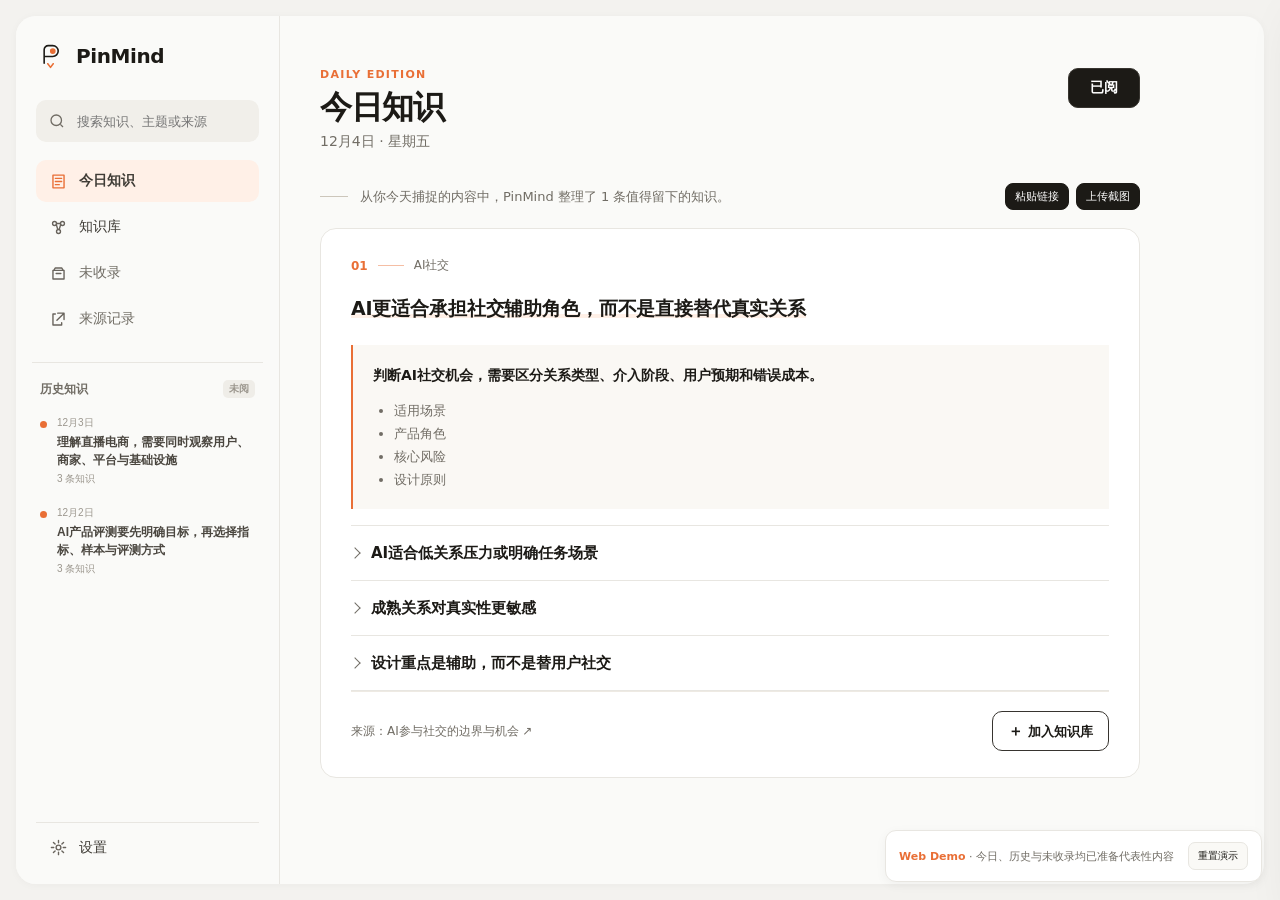
==== commit 12d8d8d0: "Prepare PinMind MVP web demo and Android release" ====
--- a/backend/web/index.html
+++ b/backend/web/index.html
@@ -51,7 +51,7 @@
           <button class="read-button" id="readButton">已阅</button>
         </header>
 
-        <section class="intro"><span></span><p>正在读取今天新增的链接、文字和截图。</p><button class="paste-link-button" id="pasteLinkButton">粘贴链接</button></section>
+        <section class="intro"><span></span><p>正在读取今天新增的链接、文字和截图。</p><div class="capture-actions"><button class="capture-button" id="pasteLinkButton">粘贴链接</button><button class="capture-button upload-screenshot-button" id="uploadScreenshotButton">上传截图</button><input id="screenshotInput" type="file" accept="image/jpeg,image/png,image/webp" hidden /></div></section>
         <section class="knowledge-list" id="knowledgeList"></section>
 
         <section class="empty-state" id="emptyState" hidden>
--- a/backend/web/styles.css
+++ b/backend/web/styles.css
@@ -31,5 +31,5 @@
 .read-button.is-read,.read-button.is-read:hover{border-color:#d2cec6;background:#dedbd4;color:#817c73;transform:none;cursor:default}
 
 .app-splash{position:fixed;inset:0;z-index:100;display:flex;align-items:center;justify-content:center;flex-direction:column;background:#fafaf8;color:#1c1a16;transition:opacity 260ms ease,visibility 260ms ease}.app-splash.hidden{opacity:0;visibility:hidden;pointer-events:none}.splash-logo{width:58px;height:58px;margin-bottom:18px;fill:none;stroke:#292621;stroke-width:2.2;stroke-linecap:round;stroke-linejoin:round}.splash-logo circle{fill:#e9783e;stroke:none}.splash-logo .logo-link{stroke:#e9783e}.app-splash strong{font-size:26px;letter-spacing:-.6px}.app-splash span{margin-top:8px;color:#8b867d;font-size:13px}.app-splash i{width:56px;height:2px;margin-top:24px;overflow:hidden;border-radius:2px;background:#e5e1d9}.app-splash i:after{content:"";display:block;width:40%;height:100%;background:#e9783e;animation:splash-progress 850ms ease-in-out infinite alternate}@keyframes splash-progress{from{transform:translateX(0)}to{transform:translateX(85px)}}
-.paste-link-button{margin-left:auto;padding:5px 9px;border:1px solid var(--border);border-radius:8px;background:#fff;color:var(--secondary);font:inherit;font-size:11px;cursor:pointer}.clipboard-prompt{position:fixed;right:24px;bottom:24px;z-index:45;width:min(360px,calc(100% - 32px));padding:18px;border:1px solid var(--border);border-radius:14px;background:#fff;box-shadow:var(--shadow-md)}.clipboard-prompt strong,.clipboard-prompt small{display:block}.clipboard-prompt strong{margin-bottom:6px;font-size:14px}.clipboard-prompt small{overflow:hidden;margin-bottom:14px;color:var(--muted);text-overflow:ellipsis;white-space:nowrap}.clipboard-actions{display:flex;justify-content:flex-end;gap:8px}.clipboard-actions button{min-height:36px;padding:0 13px;border:1px solid var(--border);border-radius:8px;background:#fff;font:inherit;font-size:12px}.clipboard-actions .save-clipboard{border-color:var(--text);background:var(--text);color:#fff}@media(max-width:767px){.paste-link-button{flex:0 0 auto}.clipboard-prompt{right:16px;bottom:18px}}
+.capture-actions{display:flex;gap:7px;margin-left:auto}.capture-button{padding:5px 9px;border:1px solid var(--border);border-radius:8px;background:#fff;color:var(--secondary);font:inherit;font-size:11px;cursor:pointer}.capture-button:hover{border-color:#bdb7ad;color:var(--text)}.capture-button:disabled{cursor:wait;opacity:.68}.upload-screenshot-button{border-color:#37342f;background:var(--text);color:#fff}.upload-screenshot-button:hover{border-color:#37342f;background:#34312c;color:#fff}.clipboard-prompt{position:fixed;right:24px;bottom:24px;z-index:45;width:min(360px,calc(100% - 32px));padding:18px;border:1px solid var(--border);border-radius:14px;background:#fff;box-shadow:var(--shadow-md)}.clipboard-prompt strong,.clipboard-prompt small{display:block}.clipboard-prompt strong{margin-bottom:6px;font-size:14px}.clipboard-prompt small{overflow:hidden;margin-bottom:14px;color:var(--muted);text-overflow:ellipsis;white-space:nowrap}.clipboard-actions{display:flex;justify-content:flex-end;gap:8px}.clipboard-actions button{min-height:36px;padding:0 13px;border:1px solid var(--border);border-radius:8px;background:#fff;font:inherit;font-size:12px}.clipboard-actions .save-clipboard{border-color:var(--text);background:var(--text);color:#fff}@media(max-width:767px){.intro{flex-wrap:wrap}.intro p{flex:1}.capture-actions{width:100%;margin-left:34px}.capture-button{min-height:36px;flex:1}.clipboard-prompt{right:16px;bottom:18px}}
 .demo-banner{position:fixed;right:18px;bottom:18px;z-index:60;display:flex;align-items:center;gap:14px;padding:11px 13px;border:1px solid var(--border);border-radius:11px;background:#fff;color:var(--secondary);box-shadow:var(--shadow-sm);font-size:11px}.demo-banner strong{color:var(--orange)}.demo-banner button{padding:6px 9px;border:1px solid var(--border);border-radius:7px;background:#faf9f6;color:var(--text);font:inherit;font-size:10px;cursor:pointer}@media(max-width:767px){.demo-banner{left:12px;right:12px;bottom:12px;justify-content:space-between}.demo-banner span{max-width:72%;line-height:17px}}
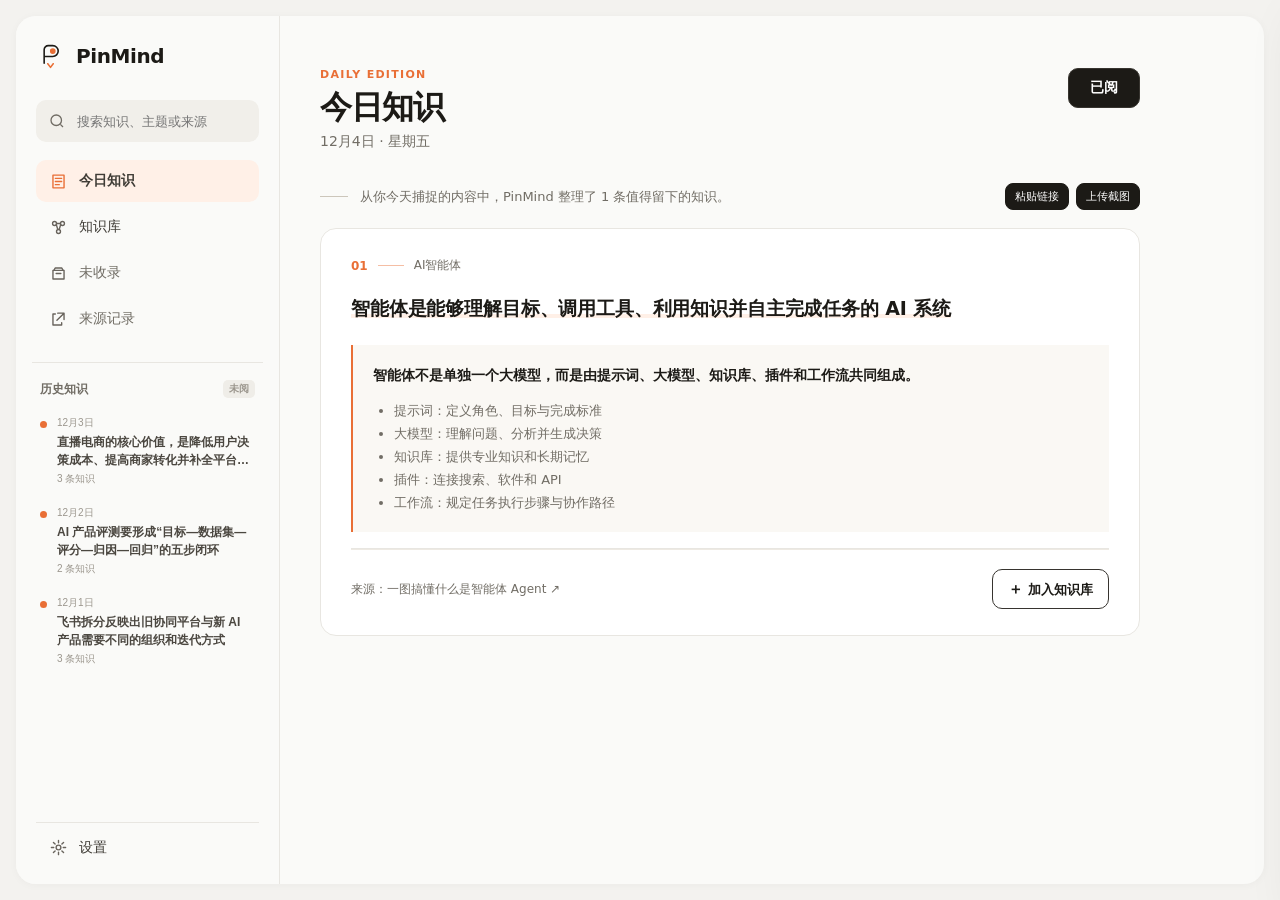
==== commit 5a767be0: "Bust_web_css_cache_for_read_state_fix" ====
--- a/backend/web/index.html
+++ b/backend/web/index.html
@@ -5,7 +5,7 @@
   <meta name="viewport" content="width=device-width, initial-scale=1.0, viewport-fit=cover" />
   <meta name="theme-color" content="#f4f2ed" />
   <title>PinMind · 今日知识</title>
-  <link rel="stylesheet" href="styles.css" />
+  <link rel="stylesheet" href="styles.css?v=20260824-readfix" />
   <link rel="stylesheet" href="pages.css" />
 </head>
 <body>
--- a/backend/web/styles.css
+++ b/backend/web/styles.css
@@ -1,7 +1,7 @@
 :root{--canvas:#edeae4;--app:#f7f6f2;--surface:#fff;--sidebar:#fbfbf9;--text:#1c1a16;--secondary:#716d65;--muted:#9b968d;--border:#e5e1d9;--strong:#ccc6bb;--orange:#e96f36;--orange-soft:#fff0e7;--blue:#6a93b7;--blue-soft:#edf5fa;--mint:#5f9b81;--mint-soft:#eaf5ef;--radius-sm:10px;--radius-md:14px;--radius-lg:18px;--shadow-xs:0 1px 2px rgba(28,26,22,.04);--shadow-sm:0 6px 18px rgba(28,26,22,.06);--shadow-md:0 18px 50px rgba(28,26,22,.1);--ease:cubic-bezier(.2,.8,.2,1)}
 *{box-sizing:border-box}body{margin:0;background:var(--canvas);color:var(--text);font-family:Inter,"Microsoft YaHei",system-ui,sans-serif}.app-shell{display:grid;grid-template-columns:264px 1fr;min-height:calc(100vh - 32px);margin:16px;background:var(--app);border-radius:20px;overflow:hidden}.sidebar{position:relative;display:flex;flex-direction:column;padding:24px 20px 20px;background:var(--sidebar);border-right:1px solid var(--border)}.brand{display:flex;align-items:center;gap:11px;height:32px;font-size:20px;font-weight:750;letter-spacing:-.4px}.brand-mark{position:relative;width:27px;height:27px;display:block}.brand-mark i{position:absolute;border-radius:50%;width:10px;height:10px}.brand-mark i:nth-child(1){left:1px;top:2px;background:var(--orange)}.brand-mark i:nth-child(2){right:1px;top:2px;background:#f3bd56}.brand-mark i:nth-child(3){left:8px;bottom:1px;background:#79ad94}.brand-mark:after{content:"";position:absolute;left:6px;top:8px;width:14px;height:11px;border-left:1.5px solid #777066;border-right:1.5px solid #777066;transform:skewY(-27deg)}
 .search{display:flex;align-items:center;gap:9px;height:42px;margin:28px 0 18px;padding:0 11px;background:#f1efea;border:1px solid transparent;border-radius:var(--radius-sm)}.search:focus-within{border-color:var(--strong);box-shadow:0 0 0 2px var(--orange-soft)}.search svg{width:18px;fill:none;stroke:var(--secondary);stroke-width:1.75}.search input{min-width:0;flex:1;border:0;outline:0;background:transparent;font:inherit;font-size:13px}.search kbd{padding:2px 6px;border:1px solid #d9d5cc;border-radius:5px;color:var(--muted);font-size:11px;background:#faf9f6}.sidebar nav{display:grid;gap:4px}.nav-item{display:flex;align-items:center;gap:11px;width:100%;height:42px;padding:0 12px;border:0;border-radius:10px;background:transparent;color:#403d37;font:inherit;font-size:14px;text-align:left;cursor:pointer}.nav-item span{width:18px;color:#69645d;font-size:18px;text-align:center}.nav-item.active{background:var(--orange-soft);font-weight:650}.nav-item.active span{color:var(--orange)}.nav-item.muted{color:var(--secondary)}.nav-item:hover{background:#f3f1ec}.settings{margin-top:auto}
-main{min-width:0}.mobile-bar{display:none}.content{max-width:900px;padding:52px 40px 80px}.page-header{display:flex;justify-content:space-between;align-items:flex-start;margin-bottom:32px}.eyebrow{margin:0 0 6px;color:var(--orange);font-size:11px;font-weight:750;letter-spacing:1.7px}.page-header h1{margin:0;font-size:32px;line-height:40px;letter-spacing:-1px}.date{margin:6px 0 0;color:var(--secondary);font-size:14px}.read-button{min-width:52px;min-height:44px;border:0;background:transparent;color:#4c4841;font:inherit;font-size:14px;font-weight:650;cursor:pointer}.read-button:hover{text-decoration:underline}.intro{display:flex;align-items:center;gap:12px;margin-bottom:18px;color:var(--secondary);font-size:13px}.intro span{width:28px;height:1px;background:var(--strong)}.intro p{margin:0}.knowledge-list{display:grid;gap:16px;transition:opacity 180ms var(--ease)}.fade{opacity:0}
+main{min-width:0}.mobile-bar{display:none}.content{max-width:900px;padding:52px 40px 80px}.page-header{display:flex;justify-content:space-between;align-items:flex-start;margin-bottom:32px}.eyebrow{margin:0 0 6px;color:var(--orange);font-size:11px;font-weight:750;letter-spacing:1.7px}.page-header h1{margin:0;font-size:32px;line-height:40px;letter-spacing:-1px}.date{margin:6px 0 0;color:var(--secondary);font-size:14px}.read-button{min-width:52px;min-height:44px;border:0;background:transparent;color:#4c4841;font:inherit;font-size:14px;font-weight:650;cursor:pointer}.read-button:hover{text-decoration:underline}.intro{display:flex;align-items:center;gap:12px;margin-bottom:18px;color:var(--secondary);font-size:13px}.intro span{width:28px;height:1px;background:var(--strong)}.intro p{margin:0}.intro[hidden],.knowledge-list[hidden],.empty-state[hidden]{display:none!important}.knowledge-list{display:grid;gap:16px;transition:opacity 180ms var(--ease)}.fade{opacity:0}
 .knowledge-card{padding:28px 30px 26px;background:var(--surface);border:1px solid var(--border);border-radius:16px;box-shadow:var(--shadow-xs)}.card-index{display:flex;align-items:center;gap:10px;margin-bottom:19px}.card-index span{font-size:12px;font-weight:750}.card-index i{width:26px;height:1px;background:currentColor;opacity:.45}.card-index em{color:var(--secondary);font-size:12px;font-style:normal}.orange .card-index{color:var(--orange)}.blue .card-index{color:var(--blue)}.mint .card-index{color:var(--mint)}.knowledge-card>h2{position:relative;margin:0 0 16px;font-size:19px;line-height:30px;letter-spacing:-.15px}.knowledge-card>h2:after{content:"";position:absolute;left:0;bottom:1px;z-index:0;width:96px;height:6px;border-radius:4px;background:var(--orange-soft)}.knowledge-card>p{margin:0 0 18px;color:#48443e;font-size:15px;line-height:26px}.framework{margin:4px 0 22px;padding:17px 18px;background:#faf9f6;border-left:2px solid var(--strong);border-radius:0 10px 10px 0}.framework h3{margin:0 0 11px;font-size:14px}.framework ol{display:grid;gap:8px;margin:0;padding-left:21px;color:#504c45;font-size:14px;line-height:22px}.related{display:flex;align-items:center;gap:10px;width:100%;margin:0 0 20px;padding:10px 12px;border:0;border-left:2px solid var(--orange);border-radius:8px;background:var(--orange-soft);color:#403c36;text-align:left;cursor:pointer}.related>span:first-child{font-size:16px}.related small{display:block;margin-bottom:2px;color:var(--secondary);font-size:11px}.related:hover{filter:saturate(1.15)}.knowledge-card footer{display:flex;align-items:center;justify-content:space-between;gap:20px;padding-top:19px;border-top:1px solid #eeeae3}.knowledge-card footer a{color:var(--secondary);font-size:12px;line-height:18px;text-decoration:none}.knowledge-card footer a:hover{color:var(--text);text-decoration:underline}.toggle{flex:0 0 auto;height:40px;padding:0 15px;border:1px solid #37342f;border-radius:10px;background:#fff;color:var(--text);font:inherit;font-size:13px;font-weight:650;cursor:pointer;transition:all 140ms var(--ease)}.toggle.selected{background:var(--text);color:white}.toggle span{font-size:15px}
 .empty-state{padding:100px 20px;text-align:center}.empty-graphic{position:relative;width:80px;height:64px;margin:0 auto 26px}.empty-graphic span{position:absolute;width:17px;height:17px;border:2px solid var(--orange);border-radius:50%;background:var(--orange-soft)}.empty-graphic span:nth-child(1){left:5px;top:5px}.empty-graphic span:nth-child(2){right:4px;top:12px;border-color:var(--blue);background:var(--blue-soft)}.empty-graphic span:nth-child(3){left:34px;bottom:1px;border-color:var(--mint);background:var(--mint-soft)}.empty-graphic:before,.empty-graphic:after{content:"";position:absolute;height:1px;background:#bbb5aa;transform-origin:left}.empty-graphic:before{left:20px;top:19px;width:43px;transform:rotate(8deg)}.empty-graphic:after{left:19px;top:22px;width:42px;transform:rotate(48deg)}.empty-state h2{margin:0;font-size:24px}.empty-state p{color:var(--secondary)}.empty-state button{min-height:44px;border:0;background:transparent;font:inherit;font-size:14px;text-decoration:underline;cursor:pointer}
 .scrim{position:fixed;inset:0;z-index:20;background:rgba(20,19,17,.2);opacity:0;pointer-events:none;transition:opacity 220ms var(--ease)}.scrim.open{opacity:1;pointer-events:auto}.drawer{position:fixed;top:0;right:0;z-index:30;width:min(420px,100%);height:100vh;background:#fff;box-shadow:var(--shadow-md);transform:translateX(105%);transition:transform 260ms var(--ease)}.drawer.open{transform:none}.drawer header{display:flex;justify-content:space-between;gap:15px;padding:28px 26px 22px;border-bottom:1px solid var(--border)}.drawer header p{margin:0 0 6px;color:var(--orange);font-size:12px;font-weight:700}.drawer h2{margin:0;font-size:20px;line-height:30px}.drawer header button{width:40px;height:40px;border:0;border-radius:50%;background:#f3f1ed;font-size:24px;cursor:pointer}.drawer-body{padding:28px 26px;color:#48443e;font-size:15px;line-height:26px}.topic-tag{display:inline-block;padding:3px 8px;border-radius:6px;background:var(--mint-soft);color:#3f765f;font-size:12px}.drawer-lead{font-size:16px!important;color:var(--text)}.drawer-body h3{margin:28px 0 5px;font-size:14px}.source-panel{display:grid;gap:5px;margin-top:30px;padding:16px;background:#f7f5f1;border-radius:10px;color:var(--secondary);font-size:12px}.source-panel a{color:inherit;text-decoration:none}
